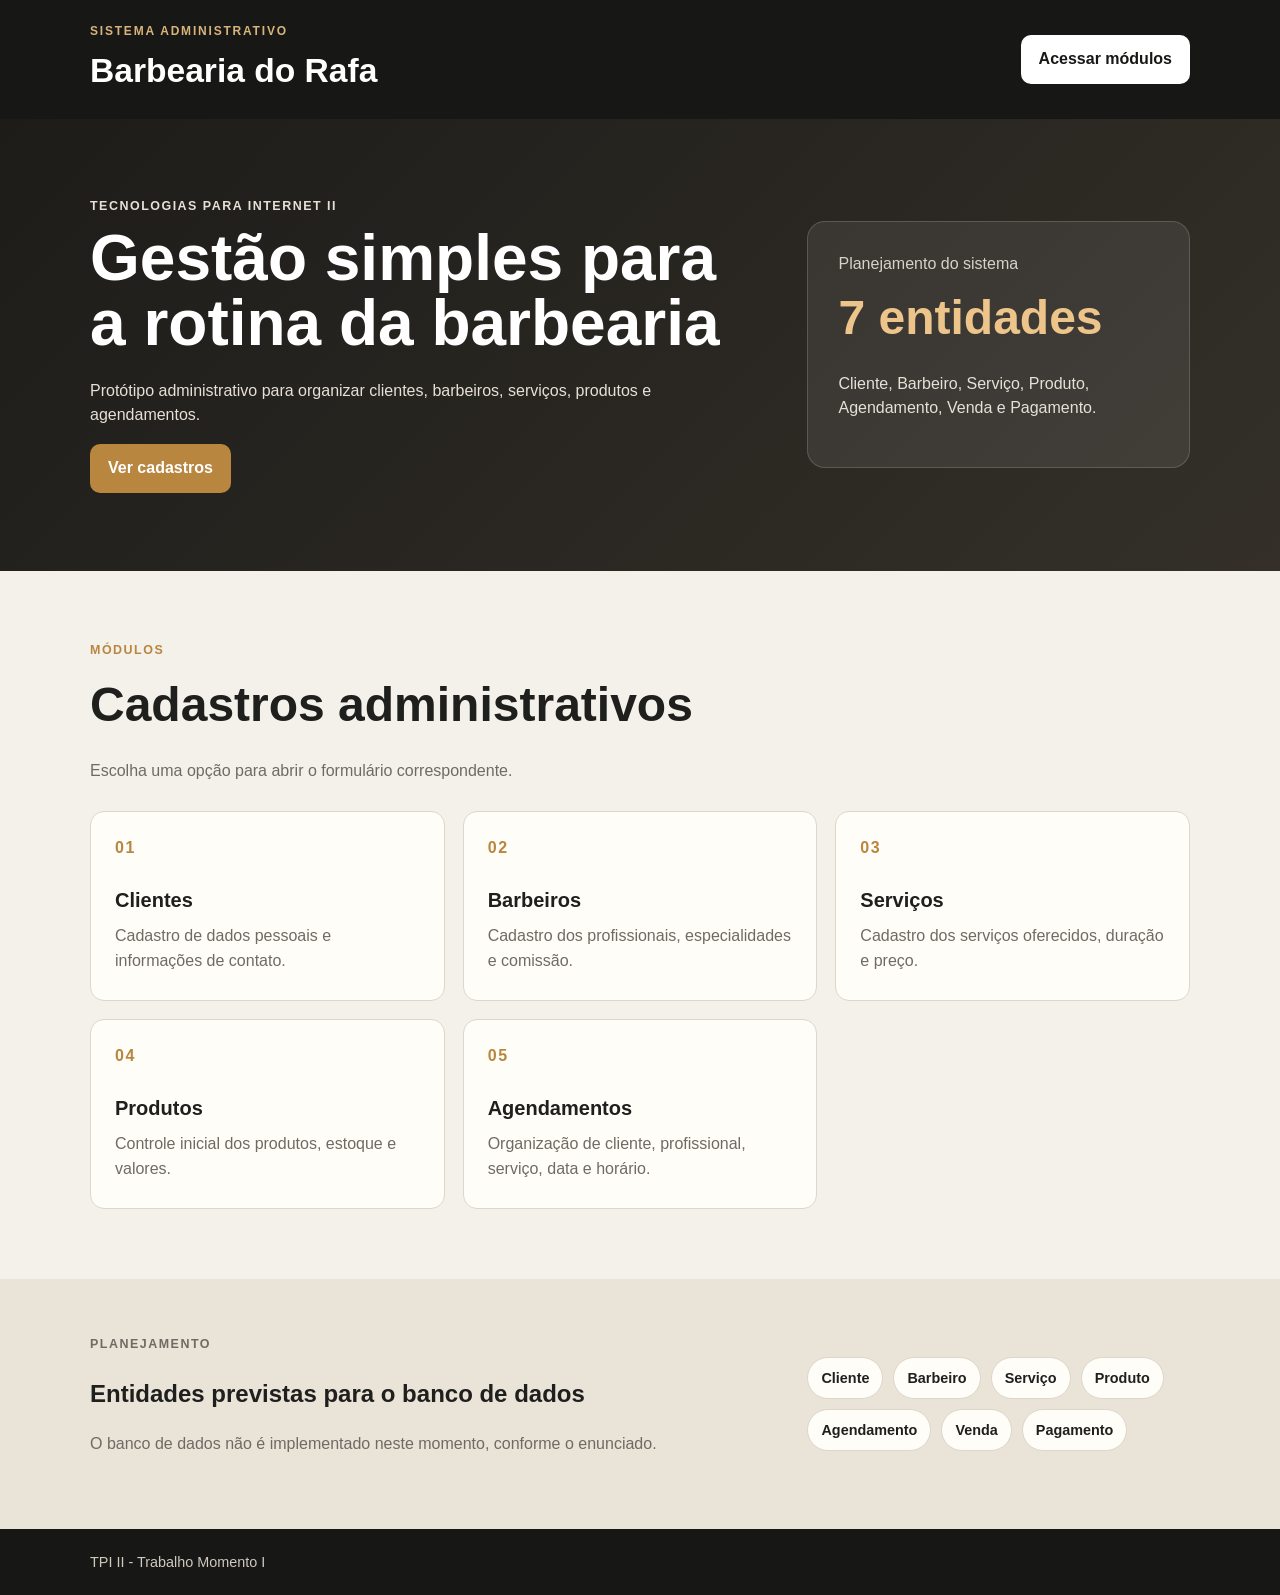
==== index.html @ 4248557f "chore: iniciar projeto TPI2" ====
<!DOCTYPE html>
<html lang="pt-BR">
<head>
    <meta charset="UTF-8">
    <meta name="viewport" content="width=device-width, initial-scale=1.0">
    <title>Barbearia do Rafa | Sistema Administrativo</title>
    <link rel="stylesheet" href="css/style.css">
</head>
<body>
    <header class="topo">
        <div class="container topo-conteudo">
            <div>
                <p class="marca-tag">SISTEMA ADMINISTRATIVO</p>
                <h1>Barbearia do Rafa</h1>
            </div>
            <a class="botao botao-claro" href="#modulos">Acessar módulos</a>
        </div>
    </header>

    <main>
        <section class="hero">
            <div class="container hero-grid">
                <div>
                    <p class="destaque">Tecnologias para Internet II</p>
                    <h2>Gestão simples para a rotina da barbearia</h2>
                    <p>Protótipo administrativo para organizar clientes, barbeiros, serviços, produtos e agendamentos.</p>
                    <a class="botao" href="#modulos">Ver cadastros</a>
                </div>
                <div class="painel-resumo">
                    <span>Planejamento do sistema</span>
                    <strong>7 entidades</strong>
                    <p>Cliente, Barbeiro, Serviço, Produto, Agendamento, Venda e Pagamento.</p>
                </div>
            </div>
        </section>

        <section class="container secao" id="modulos">
            <div class="titulo-secao">
                <p class="destaque">Módulos</p>
                <h2>Cadastros administrativos</h2>
                <p>Escolha uma opção para abrir o formulário correspondente.</p>
            </div>

            <nav class="cards" aria-label="Módulos do sistema">
                <a class="card" href="clientes.html">
                    <span class="numero">01</span>
                    <h3>Clientes</h3>
                    <p>Cadastro de dados pessoais e informações de contato.</p>
                </a>
                <a class="card" href="barbeiros.html">
                    <span class="numero">02</span>
                    <h3>Barbeiros</h3>
                    <p>Cadastro dos profissionais, especialidades e comissão.</p>
                </a>
                <a class="card" href="servicos.html">
                    <span class="numero">03</span>
                    <h3>Serviços</h3>
                    <p>Cadastro dos serviços oferecidos, duração e preço.</p>
                </a>
                <a class="card" href="produtos.html">
                    <span class="numero">04</span>
                    <h3>Produtos</h3>
                    <p>Controle inicial dos produtos, estoque e valores.</p>
                </a>
                <a class="card" href="agendamentos.html">
                    <span class="numero">05</span>
                    <h3>Agendamentos</h3>
                    <p>Organização de cliente, profissional, serviço, data e horário.</p>
                </a>
            </nav>
        </section>

        <section class="faixa">
            <div class="container faixa-grid">
                <div>
                    <p class="destaque">Planejamento</p>
                    <h2>Entidades previstas para o banco de dados</h2>
                    <p>O banco de dados não é implementado neste momento, conforme o enunciado.</p>
                </div>
                <div class="tags" aria-label="Entidades planejadas">
                    <span>Cliente</span>
                    <span>Barbeiro</span>
                    <span>Serviço</span>
                    <span>Produto</span>
                    <span>Agendamento</span>
                    <span>Venda</span>
                    <span>Pagamento</span>
                </div>
            </div>
        </section>
    </main>

    <footer>
        <div class="container">TPI II - Trabalho Momento I</div>
    </footer>
</body>
</html>
---- css/style.css ----
:root {
    --fundo: #f4f1ea;
    --papel: #fffdf8;
    --texto: #1f1f1d;
    --muted: #6f6b63;
    --escuro: #171715;
    --dourado: #b9863f;
    --borda: #ddd6ca;
    --sucesso: #e7f4e8;
    --erro: #f9e5e5;
}

* {
    box-sizing: border-box;
}

html {
    scroll-behavior: smooth;
}

body {
    margin: 0;
    font-family: Arial, Helvetica, sans-serif;
    background: var(--fundo);
    color: var(--texto);
    line-height: 1.55;
}

a {
    color: inherit;
    text-decoration: none;
}

button,
input,
select,
textarea {
    font: inherit;
}

.container {
    width: min(1100px, calc(100% - 36px));
    margin: 0 auto;
}

.topo {
    background: var(--escuro);
    color: white;
    padding: 22px 0;
}

.topo-conteudo,
.nav {
    display: flex;
    align-items: center;
    justify-content: space-between;
    gap: 24px;
}

.topo h1 {
    margin: 0;
    font-size: clamp(1.45rem, 3vw, 2.1rem);
}

.marca-tag {
    margin: 0 0 4px;
    color: #d8b47c;
    letter-spacing: .15em;
    font-size: .75rem;
    font-weight: 700;
}

.logo {
    font-size: 1.2rem;
    font-weight: 800;
}

.hero {
    padding: 78px 0;
    background: linear-gradient(135deg, #1d1c19, #343029);
    color: white;
}

.hero-grid,
.faixa-grid {
    display: grid;
    grid-template-columns: 1.4fr .8fr;
    gap: 48px;
    align-items: center;
}

.hero h2 {
    font-size: clamp(2.2rem, 5vw, 4.4rem);
    line-height: 1.02;
    margin: 10px 0 22px;
    max-width: 800px;
}

.hero p {
    color: #e6e0d7;
    max-width: 720px;
}

.destaque {
    color: var(--dourado);
    text-transform: uppercase;
    letter-spacing: .12em;
    font-size: .78rem;
    font-weight: 800;
    margin: 0 0 8px;
}

.painel-resumo {
    background: rgba(255, 255, 255, .08);
    border: 1px solid rgba(255, 255, 255, .16);
    border-radius: 18px;
    padding: 30px;
}

.painel-resumo span {
    display: block;
    color: #d8d1c8;
}

.painel-resumo strong {
    display: block;
    font-size: 3rem;
    margin: 4px 0;
    color: #edc58b;
}

.botao {
    display: inline-block;
    border: 0;
    border-radius: 10px;
    background: var(--dourado);
    color: white;
    padding: 12px 18px;
    font-weight: 700;
    cursor: pointer;
}

.botao:hover {
    filter: brightness(.96);
}

.botao:disabled {
    opacity: .65;
    cursor: wait;
}

.botao-claro {
    background: white;
    color: var(--escuro);
}

.botao-secundario {
    background: transparent;
    color: var(--texto);
    border: 1px solid var(--borda);
}

.secao {
    padding: 70px 0;
}

.titulo-secao {
    margin-bottom: 28px;
    max-width: 760px;
}

.titulo-secao h1,
.titulo-secao h2 {
    margin: 4px 0 8px;
    font-size: clamp(2rem, 4vw, 3rem);
}

.titulo-secao p:last-child {
    color: var(--muted);
}

.cards {
    display: grid;
    grid-template-columns: repeat(3, 1fr);
    gap: 18px;
}

.card {
    background: var(--papel);
    border: 1px solid var(--borda);
    border-radius: 14px;
    padding: 24px;
    min-height: 190px;
    transition: transform .2s ease, border-color .2s ease;
}

.card:hover {
    transform: translateY(-3px);
    border-color: var(--dourado);
}

.card h3 {
    margin: 24px 0 8px;
    font-size: 1.25rem;
}

.card p {
    color: var(--muted);
    margin: 0;
}

.numero {
    color: var(--dourado);
    font-weight: 800;
    letter-spacing: .1em;
}

.faixa {
    background: #e9e3d8;
    padding: 56px 0;
}

.faixa p {
    color: var(--muted);
}

.tags {
    display: flex;
    flex-wrap: wrap;
    gap: 10px;
}

.tags span {
    padding: 9px 13px;
    border-radius: 999px;
    background: var(--papel);
    border: 1px solid var(--borda);
    font-weight: 700;
    font-size: .9rem;
}

footer {
    background: var(--escuro);
    color: #cfc9c0;
    padding: 22px 0;
    font-size: .9rem;
}

.barra-interna {
    background: var(--escuro);
    color: white;
    padding: 20px 0;
}

.nav > a:last-child {
    color: #e5d5bd;
    font-weight: 700;
}

.formulario-pagina {
    padding: 55px 0 80px;
}

.formulario {
    display: grid;
    grid-template-columns: 1fr 1fr;
    gap: 18px;
    background: var(--papel);
    border: 1px solid var(--borda);
    border-radius: 16px;
    padding: 28px;
}

.campo {
    display: flex;
    flex-direction: column;
    gap: 7px;
}

.campo-largo {
    grid-column: 1 / -1;
}

label {
    font-weight: 700;
}

input,
select,
textarea {
    width: 100%;
    border: 1px solid #cfc7ba;
    border-radius: 9px;
    padding: 11px 12px;
    background: white;
    color: var(--texto);
}

input:focus,
select:focus,
textarea:focus {
    outline: 2px solid rgba(185, 134, 63, .25);
    border-color: var(--dourado);
}

textarea {
    resize: vertical;
}

.acoes {
    display: flex;
    gap: 10px;
    flex-wrap: wrap;
    margin-top: 4px;
}

.mensagem {
    display: none;
    border-radius: 9px;
    padding: 12px 14px;
    font-weight: 700;
}

.mensagem.sucesso {
    display: block;
    background: var(--sucesso);
    color: #285d31;
}

.mensagem.erro {
    display: block;
    background: var(--erro);
    color: #7d2d2d;
}

@media (max-width: 800px) {
    .hero-grid,
    .faixa-grid {
        grid-template-columns: 1fr;
    }

    .cards {
        grid-template-columns: 1fr 1fr;
    }
}

@media (max-width: 560px) {
    .topo-conteudo,
    .nav {
        align-items: flex-start;
        flex-direction: column;
    }

    .cards,
    .formulario {
        grid-template-columns: 1fr;
    }

    .campo-largo {
        grid-column: auto;
    }

    .hero {
        padding: 54px 0;
    }
}
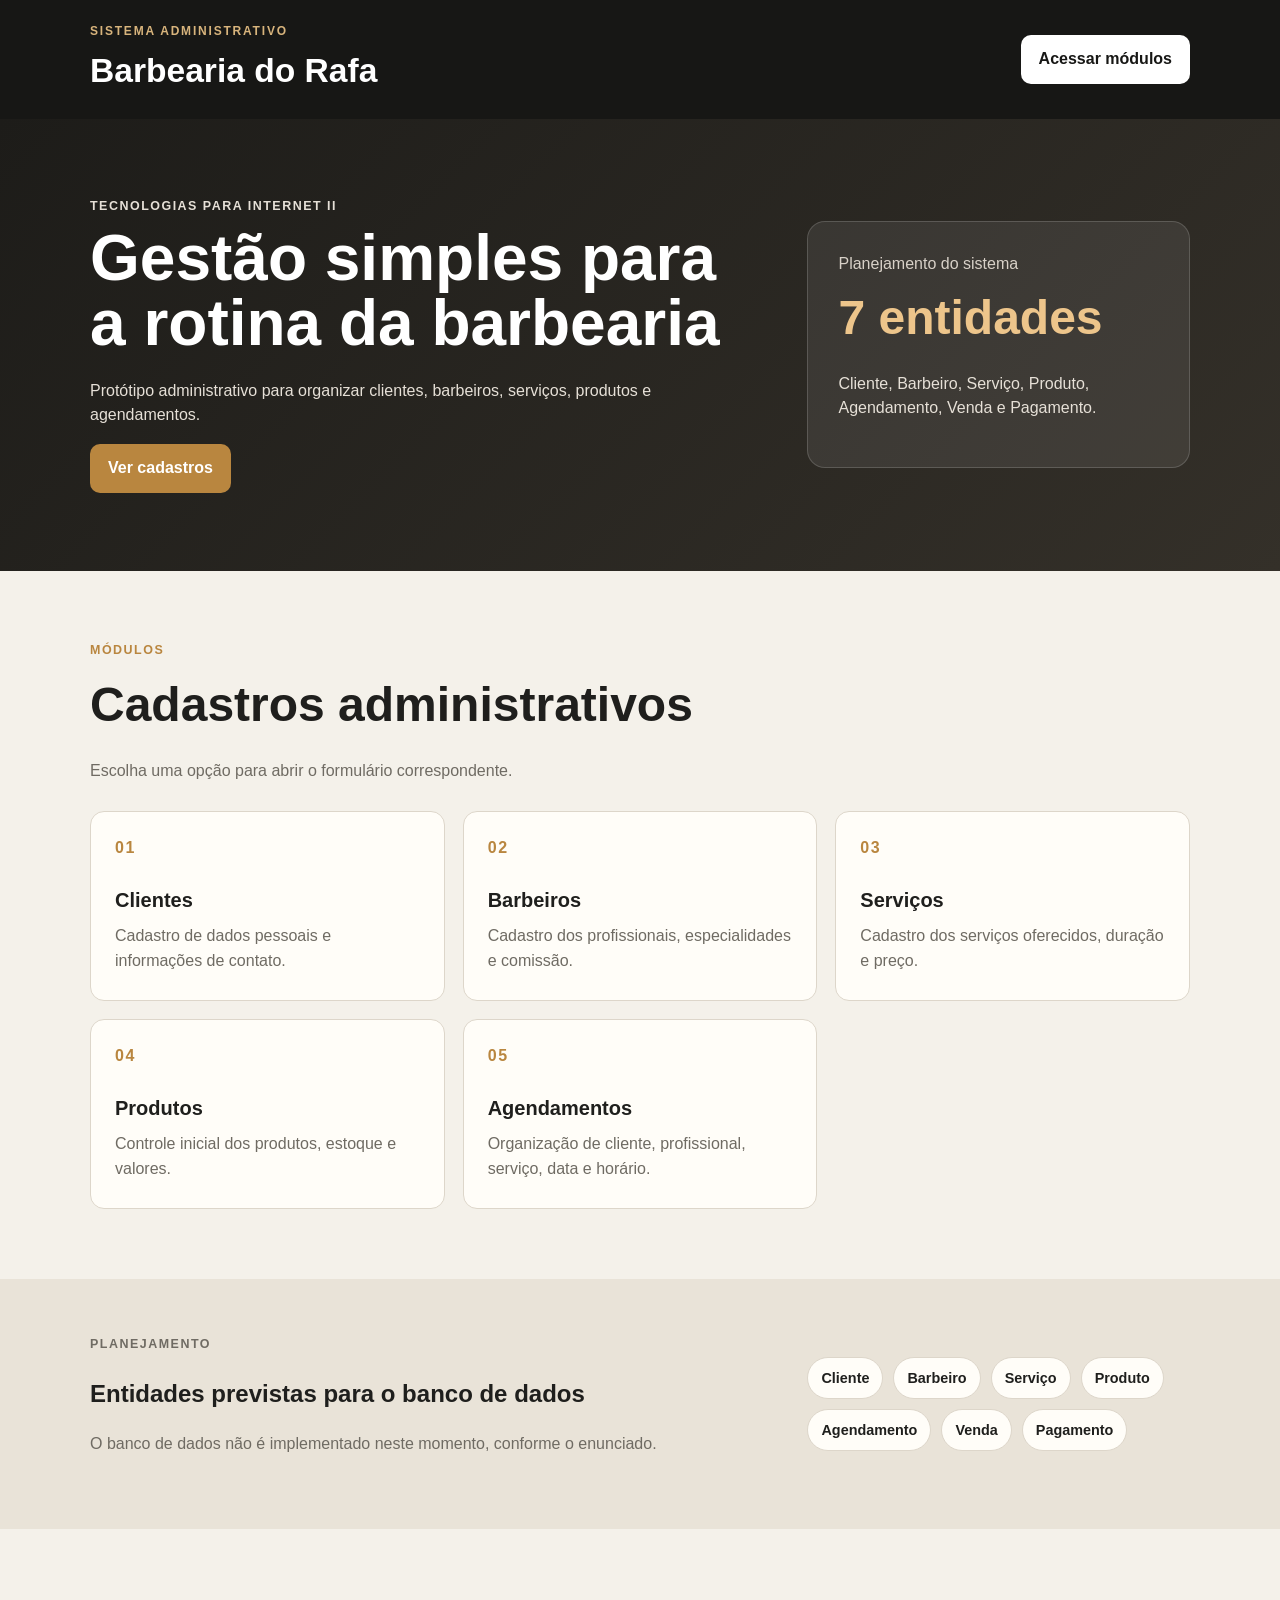
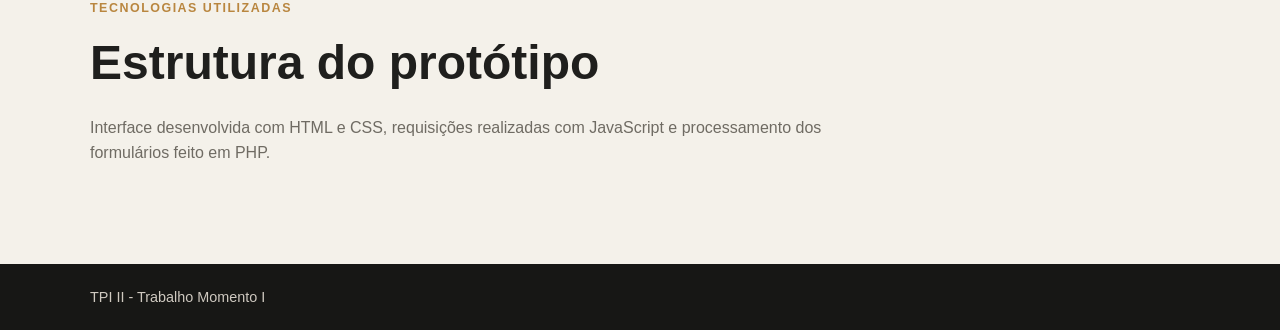
==== commit 0bc927d6: "feat: adicionar informacoes das tecnologias utilizadas" ====
--- a/index.html
+++ b/index.html
@@ -88,6 +88,14 @@
                 </div>
             </div>
         </section>
+
+        <section class="container secao">
+            <div class="titulo-secao">
+                <p class="destaque">Tecnologias utilizadas</p>
+                <h2>Estrutura do protótipo</h2>
+                <p>Interface desenvolvida com HTML e CSS, requisições realizadas com JavaScript e processamento dos formulários feito em PHP.</p>
+            </div>
+        </section>
     </main>
 
     <footer>
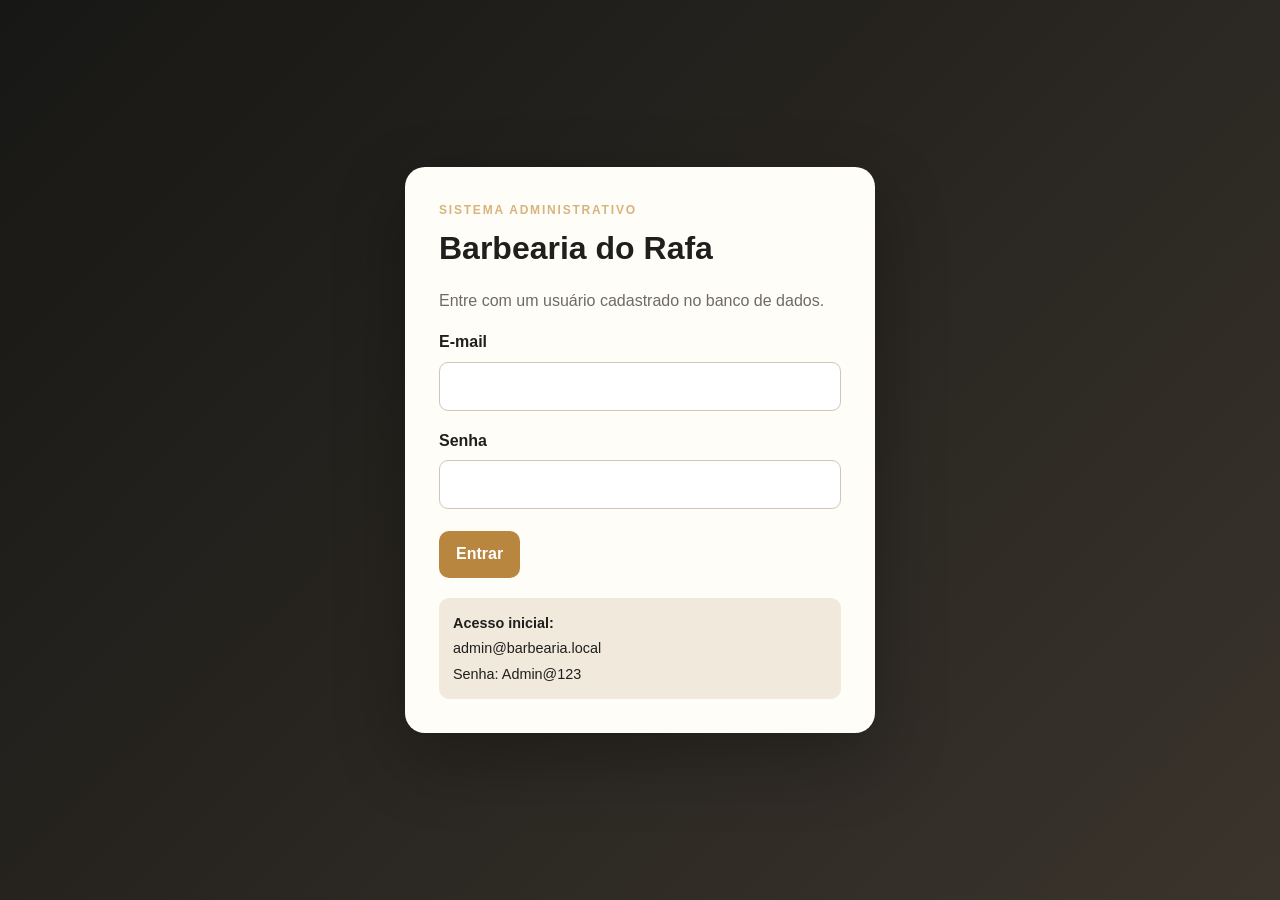
==== commit 491bbc74: "feat: implementar banco de dados e autenticacao" ====
--- a/index.html
+++ b/index.html
@@ -6,31 +6,50 @@
     <title>Barbearia do Rafa | Sistema Administrativo</title>
     <link rel="stylesheet" href="css/style.css">
 </head>
-<body>
+<body data-protected="true">
     <header class="topo">
         <div class="container topo-conteudo">
             <div>
                 <p class="marca-tag">SISTEMA ADMINISTRATIVO</p>
                 <h1>Barbearia do Rafa</h1>
             </div>
-            <a class="botao botao-claro" href="#modulos">Acessar módulos</a>
+            <div class="usuario-topo">
+                <span>Olá, <strong data-user-name>usuário</strong></span>
+                <button class="botao botao-claro" type="button" data-logout>Sair</button>
+            </div>
         </div>
     </header>
 
     <main>
-        <section class="hero">
+        <section class="hero hero-menor">
             <div class="container hero-grid">
                 <div>
-                    <p class="destaque">Tecnologias para Internet II</p>
-                    <h2>Gestão simples para a rotina da barbearia</h2>
-                    <p>Protótipo administrativo para organizar clientes, barbeiros, serviços, produtos e agendamentos.</p>
-                    <a class="botao" href="#modulos">Ver cadastros</a>
+                    <p class="destaque">Tecnologias para Internet II - Momento II</p>
+                    <h2>Gestão integrada com banco de dados</h2>
+                    <p>Clientes, barbeiros, serviços, produtos e agendamentos persistidos em MySQL, com autenticação por sessão.</p>
+                    <a class="botao" href="#modulos">Acessar módulos</a>
                 </div>
                 <div class="painel-resumo">
-                    <span>Planejamento do sistema</span>
-                    <strong>7 entidades</strong>
-                    <p>Cliente, Barbeiro, Serviço, Produto, Agendamento, Venda e Pagamento.</p>
+                    <span>Usuário autenticado</span>
+                    <strong data-user-role>-</strong>
+                    <p>A sessão mantém o acesso protegido às funcionalidades administrativas.</p>
                 </div>
+            </div>
+        </section>
+
+        <section class="container secao">
+            <div class="titulo-secao">
+                <p class="destaque">Resumo</p>
+                <h2>Dados atuais do sistema</h2>
+                <p>Os indicadores abaixo são consultados diretamente no banco de dados.</p>
+            </div>
+            <div class="metricas" id="metricas">
+                <div class="metrica"><span>Clientes</span><strong data-count="clientes">-</strong></div>
+                <div class="metrica"><span>Barbeiros</span><strong data-count="barbeiros">-</strong></div>
+                <div class="metrica"><span>Serviços</span><strong data-count="servicos">-</strong></div>
+                <div class="metrica"><span>Produtos</span><strong data-count="produtos">-</strong></div>
+                <div class="metrica"><span>Agendamentos</span><strong data-count="agendamentos">-</strong></div>
+                <div class="metrica"><span>Usuários</span><strong data-count="usuarios">-</strong></div>
             </div>
         </section>
 
@@ -38,68 +57,22 @@
             <div class="titulo-secao">
                 <p class="destaque">Módulos</p>
                 <h2>Cadastros administrativos</h2>
-                <p>Escolha uma opção para abrir o formulário correspondente.</p>
+                <p>Todos os módulos abaixo possuem comunicação com o banco de dados.</p>
             </div>
 
             <nav class="cards" aria-label="Módulos do sistema">
-                <a class="card" href="clientes.html">
-                    <span class="numero">01</span>
-                    <h3>Clientes</h3>
-                    <p>Cadastro de dados pessoais e informações de contato.</p>
-                </a>
-                <a class="card" href="barbeiros.html">
-                    <span class="numero">02</span>
-                    <h3>Barbeiros</h3>
-                    <p>Cadastro dos profissionais, especialidades e comissão.</p>
-                </a>
-                <a class="card" href="servicos.html">
-                    <span class="numero">03</span>
-                    <h3>Serviços</h3>
-                    <p>Cadastro dos serviços oferecidos, duração e preço.</p>
-                </a>
-                <a class="card" href="produtos.html">
-                    <span class="numero">04</span>
-                    <h3>Produtos</h3>
-                    <p>Controle inicial dos produtos, estoque e valores.</p>
-                </a>
-                <a class="card" href="agendamentos.html">
-                    <span class="numero">05</span>
-                    <h3>Agendamentos</h3>
-                    <p>Organização de cliente, profissional, serviço, data e horário.</p>
-                </a>
+                <a class="card" href="clientes.html"><span class="numero">01</span><h3>Clientes</h3><p>Cadastro, consulta, edição e exclusão de clientes.</p></a>
+                <a class="card" href="barbeiros.html"><span class="numero">02</span><h3>Barbeiros</h3><p>Profissionais, especialidades, comissão e situação.</p></a>
+                <a class="card" href="servicos.html"><span class="numero">03</span><h3>Serviços</h3><p>Serviços oferecidos, duração, preço e demanda.</p></a>
+                <a class="card" href="produtos.html"><span class="numero">04</span><h3>Produtos</h3><p>Produtos, estoque, preço e fornecedor.</p></a>
+                <a class="card" href="agendamentos.html"><span class="numero">05</span><h3>Agendamentos</h3><p>Atendimentos vinculados a cliente, barbeiro e serviço.</p></a>
+                <a class="card" href="usuarios.html" data-admin-link><span class="numero">06</span><h3>Usuários</h3><p>CRUD de usuários autorizados a acessar o sistema.</p></a>
             </nav>
-        </section>
-
-        <section class="faixa">
-            <div class="container faixa-grid">
-                <div>
-                    <p class="destaque">Planejamento</p>
-                    <h2>Entidades previstas para o banco de dados</h2>
-                    <p>O banco de dados não é implementado neste momento, conforme o enunciado.</p>
-                </div>
-                <div class="tags" aria-label="Entidades planejadas">
-                    <span>Cliente</span>
-                    <span>Barbeiro</span>
-                    <span>Serviço</span>
-                    <span>Produto</span>
-                    <span>Agendamento</span>
-                    <span>Venda</span>
-                    <span>Pagamento</span>
-                </div>
-            </div>
-        </section>
-
-        <section class="container secao">
-            <div class="titulo-secao">
-                <p class="destaque">Tecnologias utilizadas</p>
-                <h2>Estrutura do protótipo</h2>
-                <p>Interface desenvolvida com HTML e CSS, requisições realizadas com JavaScript e processamento dos formulários feito em PHP.</p>
-            </div>
         </section>
     </main>
 
-    <footer>
-        <div class="container">TPI II - Trabalho Momento I</div>
-    </footer>
+    <footer><div class="container">TPI II - Trabalho Momento II</div></footer>
+    <script src="js/common.js" defer></script>
+    <script src="js/dashboard.js" defer></script>
 </body>
 </html>
--- a/css/style.css
+++ b/css/style.css
@@ -8,359 +8,111 @@
     --borda: #ddd6ca;
     --sucesso: #e7f4e8;
     --erro: #f9e5e5;
+    --info: #eef3f8;
 }
 
-* {
-    box-sizing: border-box;
+* { box-sizing: border-box; }
+html { scroll-behavior: smooth; }
+body { margin: 0; font-family: Arial, Helvetica, sans-serif; background: var(--fundo); color: var(--texto); line-height: 1.55; }
+a { color: inherit; text-decoration: none; }
+button, input, select, textarea { font: inherit; }
+button { border: 0; }
+.container { width: min(1180px, calc(100% - 36px)); margin: 0 auto; }
+
+.topo, .barra-interna { background: var(--escuro); color: white; }
+.topo { padding: 22px 0; }
+.barra-interna { padding: 18px 0; }
+.topo-conteudo, .nav, .usuario-topo, .nav-acoes { display: flex; align-items: center; justify-content: space-between; gap: 18px; }
+.usuario-topo, .nav-acoes { justify-content: flex-end; }
+.topo h1 { margin: 0; font-size: clamp(1.45rem, 3vw, 2.1rem); }
+.marca-tag { margin: 0 0 4px; color: #d8b47c; letter-spacing: .15em; font-size: .75rem; font-weight: 700; }
+.logo { font-size: 1.2rem; font-weight: 800; }
+.nav-acoes a, .nav-acoes span, .link-botao { color: #e5d5bd; font-weight: 700; }
+.link-botao { background: transparent; cursor: pointer; padding: 0; }
+.link-botao:hover, .nav-acoes a:hover { color: white; }
+
+.hero { padding: 76px 0; background: linear-gradient(135deg, #1d1c19, #343029); color: white; }
+.hero-menor { padding: 60px 0; }
+.hero-grid { display: grid; grid-template-columns: 1.4fr .8fr; gap: 48px; align-items: center; }
+.hero h2 { font-size: clamp(2.1rem, 5vw, 4rem); line-height: 1.04; margin: 10px 0 20px; max-width: 820px; }
+.hero p { color: #e6e0d7; max-width: 720px; }
+.destaque { color: var(--dourado); text-transform: uppercase; letter-spacing: .12em; font-size: .78rem; font-weight: 800; margin: 0 0 8px; }
+.painel-resumo { background: rgba(255,255,255,.08); border: 1px solid rgba(255,255,255,.16); border-radius: 18px; padding: 30px; }
+.painel-resumo span { display: block; color: #d8d1c8; }
+.painel-resumo strong { display: block; font-size: 2.15rem; margin: 4px 0; color: #edc58b; }
+
+.botao { display: inline-block; border-radius: 10px; background: var(--dourado); color: white; padding: 11px 17px; font-weight: 700; cursor: pointer; }
+.botao:hover { filter: brightness(.96); }
+.botao:disabled { opacity: .65; cursor: wait; }
+.botao-claro { background: white; color: var(--escuro); }
+.botao-secundario { background: transparent; color: var(--texto); border: 1px solid var(--borda); }
+.botao-perigo { background: #9b3a3a; }
+.botao-pequeno { padding: 7px 10px; font-size: .88rem; }
+
+.secao { padding: 60px 0; }
+.titulo-secao { margin-bottom: 26px; max-width: 780px; }
+.titulo-secao h1, .titulo-secao h2 { margin: 4px 0 8px; font-size: clamp(2rem, 4vw, 3rem); }
+.titulo-secao p:last-child, .texto-muted { color: var(--muted); }
+.cards { display: grid; grid-template-columns: repeat(3, 1fr); gap: 18px; }
+.card { background: var(--papel); border: 1px solid var(--borda); border-radius: 14px; padding: 24px; min-height: 185px; transition: transform .2s ease, border-color .2s ease; }
+.card:hover { transform: translateY(-3px); border-color: var(--dourado); }
+.card h3 { margin: 24px 0 8px; font-size: 1.25rem; }
+.card p { color: var(--muted); margin: 0; }
+.numero { color: var(--dourado); font-weight: 800; letter-spacing: .1em; }
+
+.metricas { display: grid; grid-template-columns: repeat(3, 1fr); gap: 14px; }
+.metrica { background: var(--papel); border: 1px solid var(--borda); border-radius: 13px; padding: 20px; }
+.metrica span { color: var(--muted); font-weight: 700; }
+.metrica strong { display: block; font-size: 2.15rem; margin-top: 4px; }
+
+.formulario-pagina { padding: 48px 0 78px; }
+.formulario { display: grid; grid-template-columns: 1fr 1fr; gap: 18px; background: var(--papel); border: 1px solid var(--borda); border-radius: 16px; padding: 28px; }
+.formulario-login { grid-template-columns: 1fr; box-shadow: none; padding: 0; border: 0; background: transparent; }
+.campo { display: flex; flex-direction: column; gap: 7px; }
+.campo-largo { grid-column: 1 / -1; }
+label { font-weight: 700; }
+small { color: var(--muted); }
+input, select, textarea { width: 100%; border: 1px solid #cfc7ba; border-radius: 9px; padding: 11px 12px; background: white; color: var(--texto); }
+input:focus, select:focus, textarea:focus { outline: 2px solid rgba(185,134,63,.25); border-color: var(--dourado); }
+textarea { resize: vertical; }
+.acoes { display: flex; gap: 10px; flex-wrap: wrap; margin-top: 4px; }
+.mensagem { display: none; border-radius: 9px; padding: 12px 14px; font-weight: 700; }
+.mensagem.sucesso { display: block; background: var(--sucesso); color: #285d31; }
+.mensagem.erro { display: block; background: var(--erro); color: #7d2d2d; }
+.mensagem.info { display: block; background: var(--info); color: #36516c; }
+
+.lista-secao { margin-top: 38px; }
+.titulo-lista { display: flex; justify-content: space-between; align-items: center; gap: 16px; margin-bottom: 14px; }
+.titulo-lista h2 { margin: 0; }
+.tabela-wrap { overflow-x: auto; background: var(--papel); border: 1px solid var(--borda); border-radius: 14px; }
+table { width: 100%; border-collapse: collapse; min-width: 760px; }
+th, td { padding: 13px 14px; text-align: left; border-bottom: 1px solid var(--borda); vertical-align: middle; }
+th { background: #eee7db; font-size: .9rem; }
+tbody tr:last-child td { border-bottom: 0; }
+.acoes-tabela { display: flex; gap: 7px; flex-wrap: wrap; }
+.vazio { color: var(--muted); text-align: center; padding: 28px; }
+.status { display: inline-flex; align-items: center; border-radius: 999px; padding: 4px 9px; font-size: .8rem; font-weight: 800; background: #ece7de; }
+.status.ativo, .status.confirmado, .status.concluido { background: #e4f1e6; color: #24572d; }
+.status.inativo, .status.cancelado { background: #f4e2e2; color: #7b2d2d; }
+.status.agendado { background: #fff1cf; color: #795816; }
+
+.pagina-login { min-height: 100vh; background: linear-gradient(135deg, #171715, #3a342c); display: grid; place-items: center; padding: 28px; }
+.login-wrapper { width: min(470px, 100%); }
+.login-card { background: var(--papel); border-radius: 20px; padding: 34px; box-shadow: 0 25px 70px rgba(0,0,0,.28); }
+.login-card h1 { margin: 2px 0 4px; font-size: 2rem; }
+.credencial-demo { margin-top: 20px; padding: 14px; border-radius: 10px; background: #f0e9dc; display: grid; gap: 3px; font-size: .9rem; }
+
+footer { background: var(--escuro); color: #cfc9c0; padding: 22px 0; font-size: .9rem; }
+
+@media (max-width: 900px) {
+    .hero-grid { grid-template-columns: 1fr; }
+    .cards, .metricas { grid-template-columns: 1fr 1fr; }
 }
-
-html {
-    scroll-behavior: smooth;
+@media (max-width: 620px) {
+    .topo-conteudo, .nav { align-items: flex-start; flex-direction: column; }
+    .usuario-topo, .nav-acoes { width: 100%; justify-content: flex-start; flex-wrap: wrap; }
+    .cards, .metricas, .formulario { grid-template-columns: 1fr; }
+    .campo-largo { grid-column: auto; }
+    .hero { padding: 48px 0; }
+    .titulo-lista { align-items: flex-start; flex-direction: column; }
 }
-
-body {
-    margin: 0;
-    font-family: Arial, Helvetica, sans-serif;
-    background: var(--fundo);
-    color: var(--texto);
-    line-height: 1.55;
-}
-
-a {
-    color: inherit;
-    text-decoration: none;
-}
-
-button,
-input,
-select,
-textarea {
-    font: inherit;
-}
-
-.container {
-    width: min(1100px, calc(100% - 36px));
-    margin: 0 auto;
-}
-
-.topo {
-    background: var(--escuro);
-    color: white;
-    padding: 22px 0;
-}
-
-.topo-conteudo,
-.nav {
-    display: flex;
-    align-items: center;
-    justify-content: space-between;
-    gap: 24px;
-}
-
-.topo h1 {
-    margin: 0;
-    font-size: clamp(1.45rem, 3vw, 2.1rem);
-}
-
-.marca-tag {
-    margin: 0 0 4px;
-    color: #d8b47c;
-    letter-spacing: .15em;
-    font-size: .75rem;
-    font-weight: 700;
-}
-
-.logo {
-    font-size: 1.2rem;
-    font-weight: 800;
-}
-
-.hero {
-    padding: 78px 0;
-    background: linear-gradient(135deg, #1d1c19, #343029);
-    color: white;
-}
-
-.hero-grid,
-.faixa-grid {
-    display: grid;
-    grid-template-columns: 1.4fr .8fr;
-    gap: 48px;
-    align-items: center;
-}
-
-.hero h2 {
-    font-size: clamp(2.2rem, 5vw, 4.4rem);
-    line-height: 1.02;
-    margin: 10px 0 22px;
-    max-width: 800px;
-}
-
-.hero p {
-    color: #e6e0d7;
-    max-width: 720px;
-}
-
-.destaque {
-    color: var(--dourado);
-    text-transform: uppercase;
-    letter-spacing: .12em;
-    font-size: .78rem;
-    font-weight: 800;
-    margin: 0 0 8px;
-}
-
-.painel-resumo {
-    background: rgba(255, 255, 255, .08);
-    border: 1px solid rgba(255, 255, 255, .16);
-    border-radius: 18px;
-    padding: 30px;
-}
-
-.painel-resumo span {
-    display: block;
-    color: #d8d1c8;
-}
-
-.painel-resumo strong {
-    display: block;
-    font-size: 3rem;
-    margin: 4px 0;
-    color: #edc58b;
-}
-
-.botao {
-    display: inline-block;
-    border: 0;
-    border-radius: 10px;
-    background: var(--dourado);
-    color: white;
-    padding: 12px 18px;
-    font-weight: 700;
-    cursor: pointer;
-}
-
-.botao:hover {
-    filter: brightness(.96);
-}
-
-.botao:disabled {
-    opacity: .65;
-    cursor: wait;
-}
-
-.botao-claro {
-    background: white;
-    color: var(--escuro);
-}
-
-.botao-secundario {
-    background: transparent;
-    color: var(--texto);
-    border: 1px solid var(--borda);
-}
-
-.secao {
-    padding: 70px 0;
-}
-
-.titulo-secao {
-    margin-bottom: 28px;
-    max-width: 760px;
-}
-
-.titulo-secao h1,
-.titulo-secao h2 {
-    margin: 4px 0 8px;
-    font-size: clamp(2rem, 4vw, 3rem);
-}
-
-.titulo-secao p:last-child {
-    color: var(--muted);
-}
-
-.cards {
-    display: grid;
-    grid-template-columns: repeat(3, 1fr);
-    gap: 18px;
-}
-
-.card {
-    background: var(--papel);
-    border: 1px solid var(--borda);
-    border-radius: 14px;
-    padding: 24px;
-    min-height: 190px;
-    transition: transform .2s ease, border-color .2s ease;
-}
-
-.card:hover {
-    transform: translateY(-3px);
-    border-color: var(--dourado);
-}
-
-.card h3 {
-    margin: 24px 0 8px;
-    font-size: 1.25rem;
-}
-
-.card p {
-    color: var(--muted);
-    margin: 0;
-}
-
-.numero {
-    color: var(--dourado);
-    font-weight: 800;
-    letter-spacing: .1em;
-}
-
-.faixa {
-    background: #e9e3d8;
-    padding: 56px 0;
-}
-
-.faixa p {
-    color: var(--muted);
-}
-
-.tags {
-    display: flex;
-    flex-wrap: wrap;
-    gap: 10px;
-}
-
-.tags span {
-    padding: 9px 13px;
-    border-radius: 999px;
-    background: var(--papel);
-    border: 1px solid var(--borda);
-    font-weight: 700;
-    font-size: .9rem;
-}
-
-footer {
-    background: var(--escuro);
-    color: #cfc9c0;
-    padding: 22px 0;
-    font-size: .9rem;
-}
-
-.barra-interna {
-    background: var(--escuro);
-    color: white;
-    padding: 20px 0;
-}
-
-.nav > a:last-child {
-    color: #e5d5bd;
-    font-weight: 700;
-}
-
-.formulario-pagina {
-    padding: 55px 0 80px;
-}
-
-.formulario {
-    display: grid;
-    grid-template-columns: 1fr 1fr;
-    gap: 18px;
-    background: var(--papel);
-    border: 1px solid var(--borda);
-    border-radius: 16px;
-    padding: 28px;
-}
-
-.campo {
-    display: flex;
-    flex-direction: column;
-    gap: 7px;
-}
-
-.campo-largo {
-    grid-column: 1 / -1;
-}
-
-label {
-    font-weight: 700;
-}
-
-input,
-select,
-textarea {
-    width: 100%;
-    border: 1px solid #cfc7ba;
-    border-radius: 9px;
-    padding: 11px 12px;
-    background: white;
-    color: var(--texto);
-}
-
-input:focus,
-select:focus,
-textarea:focus {
-    outline: 2px solid rgba(185, 134, 63, .25);
-    border-color: var(--dourado);
-}
-
-textarea {
-    resize: vertical;
-}
-
-.acoes {
-    display: flex;
-    gap: 10px;
-    flex-wrap: wrap;
-    margin-top: 4px;
-}
-
-.mensagem {
-    display: none;
-    border-radius: 9px;
-    padding: 12px 14px;
-    font-weight: 700;
-}
-
-.mensagem.sucesso {
-    display: block;
-    background: var(--sucesso);
-    color: #285d31;
-}
-
-.mensagem.erro {
-    display: block;
-    background: var(--erro);
-    color: #7d2d2d;
-}
-
-@media (max-width: 800px) {
-    .hero-grid,
-    .faixa-grid {
-        grid-template-columns: 1fr;
-    }
-
-    .cards {
-        grid-template-columns: 1fr 1fr;
-    }
-}
-
-@media (max-width: 560px) {
-    .topo-conteudo,
-    .nav {
-        align-items: flex-start;
-        flex-direction: column;
-    }
-
-    .cards,
-    .formulario {
-        grid-template-columns: 1fr;
-    }
-
-    .campo-largo {
-        grid-column: auto;
-    }
-
-    .hero {
-        padding: 54px 0;
-    }
-}
